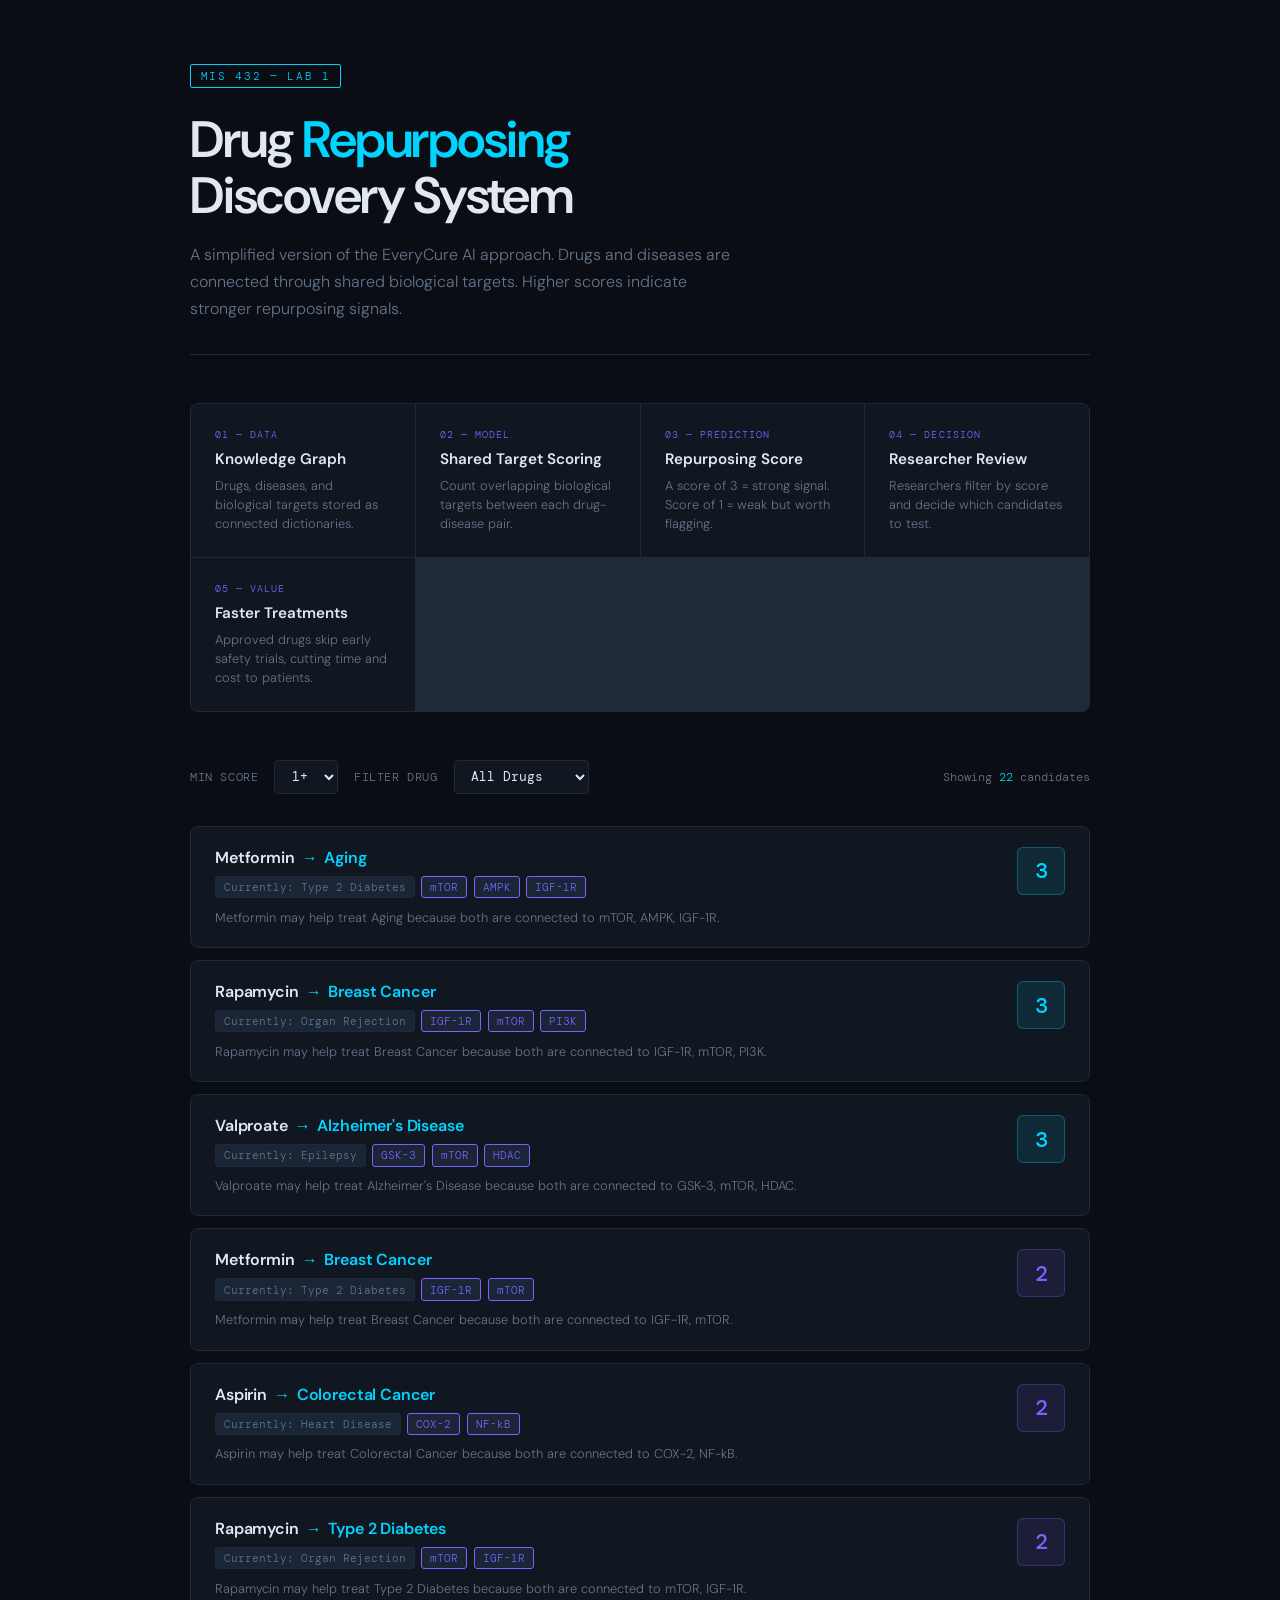
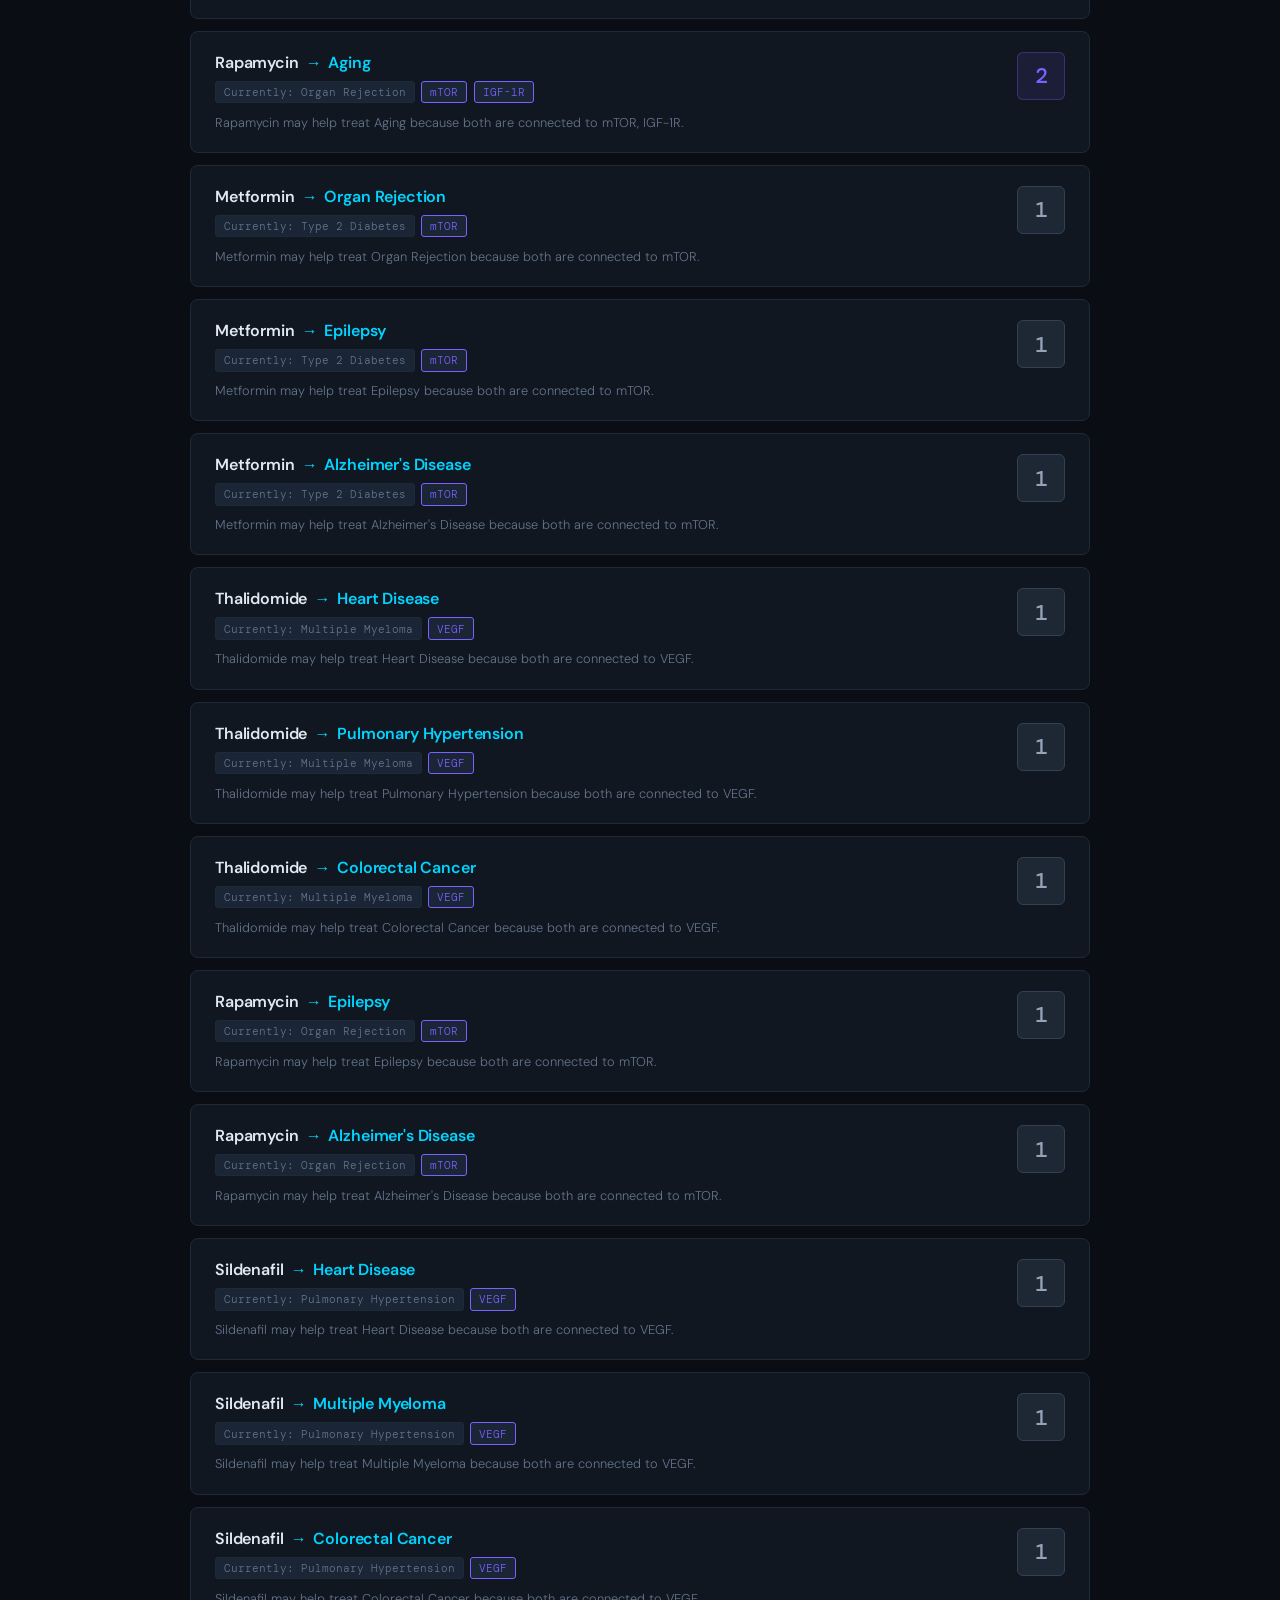
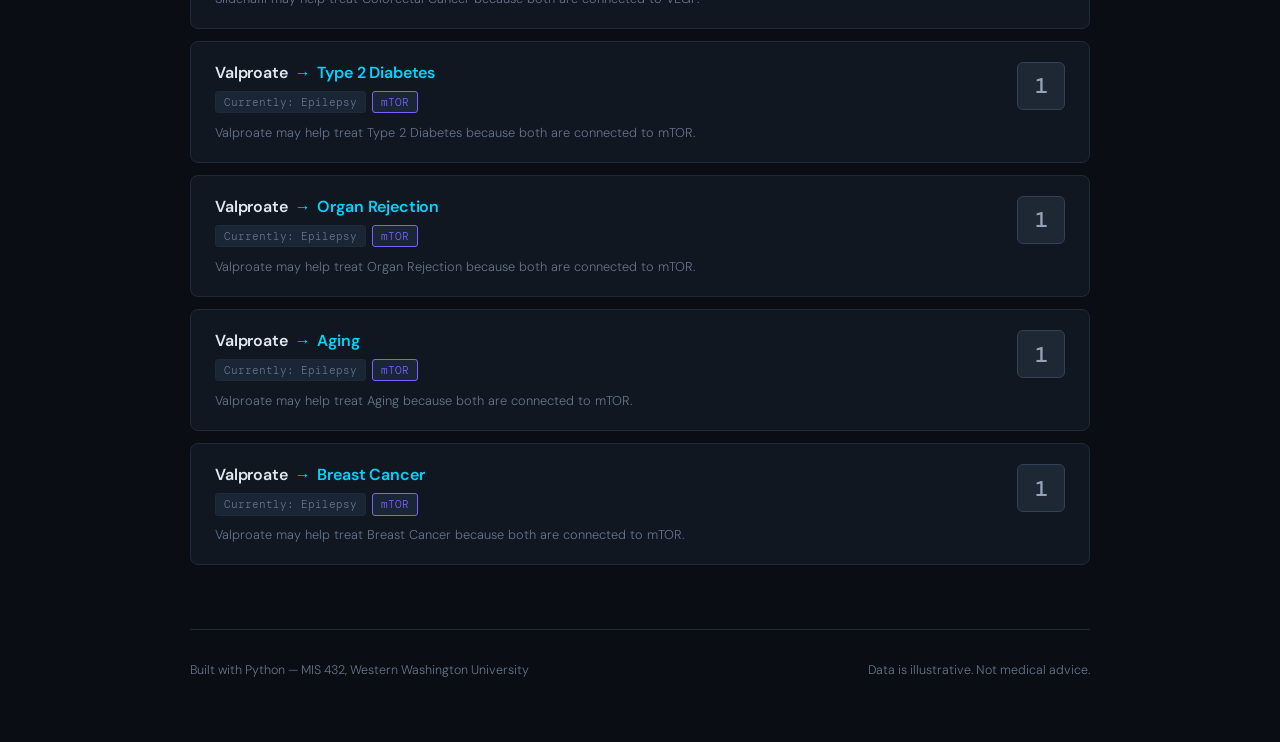
==== lab1/index.html @ e004e992 "Initial commit: add README and lab1 files Co-Authored-By: Claude Sonnet 4.6 <noreply@anthropic.com>" ====
<!DOCTYPE html>
<html lang="en">
<head>
  <meta charset="UTF-8" />
  <meta name="viewport" content="width=device-width, initial-scale=1.0" />
  <title>Drug Repurposing System</title>
  <link href="https://fonts.googleapis.com/css2?family=DM+Mono:wght@400;500&family=DM+Sans:wght@300;400;500;600&display=swap" rel="stylesheet" />
  <style>
    *, *::before, *::after { box-sizing: border-box; margin: 0; padding: 0; }

    :root {
      --bg:       #0a0e14;
      --surface:  #111720;
      --border:   #1e2a38;
      --accent:   #00d4ff;
      --accent2:  #7b61ff;
      --text:     #e2e8f0;
      --muted:    #64748b;
      --score3:   #00d4ff;
      --score2:   #7b61ff;
      --score1:   #334155;
    }

    body {
      background: var(--bg);
      color: var(--text);
      font-family: 'DM Sans', sans-serif;
      font-weight: 300;
      min-height: 100vh;
      padding: 0 1rem 4rem;
    }

    /* ── HEADER ── */
    header {
      max-width: 900px;
      margin: 0 auto;
      padding: 4rem 0 2rem;
      border-bottom: 1px solid var(--border);
    }

    .tag {
      display: inline-block;
      font-family: 'DM Mono', monospace;
      font-size: 0.7rem;
      letter-spacing: 0.15em;
      text-transform: uppercase;
      color: var(--accent);
      border: 1px solid var(--accent);
      padding: 0.25rem 0.6rem;
      border-radius: 2px;
      margin-bottom: 1.5rem;
    }

    h1 {
      font-size: clamp(2rem, 5vw, 3.2rem);
      font-weight: 600;
      line-height: 1.1;
      letter-spacing: -0.03em;
      margin-bottom: 1rem;
    }

    h1 span { color: var(--accent); }

    .subtitle {
      color: var(--muted);
      font-size: 1rem;
      max-width: 560px;
      line-height: 1.7;
    }

    /* ── LAYOUT ── */
    .container { max-width: 900px; margin: 0 auto; }

    /* ── EXPLAINER ── */
    .explainer {
      display: grid;
      grid-template-columns: repeat(auto-fit, minmax(200px, 1fr));
      gap: 1px;
      background: var(--border);
      border: 1px solid var(--border);
      border-radius: 8px;
      overflow: hidden;
      margin: 3rem 0;
    }

    .explainer-step {
      background: var(--surface);
      padding: 1.5rem;
    }

    .step-num {
      font-family: 'DM Mono', monospace;
      font-size: 0.65rem;
      color: var(--accent2);
      letter-spacing: 0.1em;
      text-transform: uppercase;
      margin-bottom: 0.5rem;
    }

    .step-title {
      font-size: 0.95rem;
      font-weight: 600;
      margin-bottom: 0.4rem;
    }

    .step-desc {
      font-size: 0.8rem;
      color: var(--muted);
      line-height: 1.5;
    }

    /* ── CONTROLS ── */
    .controls {
      display: flex;
      gap: 1rem;
      align-items: center;
      flex-wrap: wrap;
      margin-bottom: 2rem;
    }

    .controls label {
      font-family: 'DM Mono', monospace;
      font-size: 0.75rem;
      color: var(--muted);
      letter-spacing: 0.05em;
    }

    select, input[type="range"] {
      background: var(--surface);
      border: 1px solid var(--border);
      color: var(--text);
      font-family: 'DM Mono', monospace;
      font-size: 0.8rem;
      padding: 0.4rem 0.8rem;
      border-radius: 4px;
      cursor: pointer;
    }

    select:focus { outline: 1px solid var(--accent); }

    .count-badge {
      margin-left: auto;
      font-family: 'DM Mono', monospace;
      font-size: 0.75rem;
      color: var(--muted);
    }

    .count-badge span { color: var(--accent); }

    /* ── CARDS ── */
    #results { display: flex; flex-direction: column; gap: 0.75rem; }

    .card {
      background: var(--surface);
      border: 1px solid var(--border);
      border-radius: 8px;
      padding: 1.25rem 1.5rem;
      display: grid;
      grid-template-columns: 1fr auto;
      gap: 0.5rem 1rem;
      align-items: start;
      transition: border-color 0.15s;
    }

    .card:hover { border-color: var(--accent2); }

    .card-left { min-width: 0; }

    .drug-name {
      font-size: 1rem;
      font-weight: 600;
      letter-spacing: -0.01em;
    }

    .arrow {
      color: var(--accent);
      margin: 0 0.4rem;
      font-family: 'DM Mono', monospace;
    }

    .candidate-disease { color: var(--accent); }

    .card-meta {
      margin-top: 0.5rem;
      display: flex;
      flex-wrap: wrap;
      gap: 0.4rem;
    }

    .pill {
      font-family: 'DM Mono', monospace;
      font-size: 0.68rem;
      padding: 0.2rem 0.5rem;
      border-radius: 3px;
      background: #1a2535;
      color: var(--muted);
      border: 1px solid var(--border);
    }

    .pill.target { color: var(--accent2); border-color: var(--accent2); }

    .explanation {
      margin-top: 0.6rem;
      font-size: 0.8rem;
      color: var(--muted);
      line-height: 1.5;
    }

    /* ── SCORE BADGE ── */
    .score-badge {
      font-family: 'DM Mono', monospace;
      font-size: 1.4rem;
      font-weight: 500;
      width: 3rem;
      height: 3rem;
      border-radius: 6px;
      display: flex;
      align-items: center;
      justify-content: center;
      flex-shrink: 0;
    }

    .score-3 { background: rgba(0,212,255,0.1); color: var(--score3); border: 1px solid rgba(0,212,255,0.3); }
    .score-2 { background: rgba(123,97,255,0.1); color: var(--score2); border: 1px solid rgba(123,97,255,0.3); }
    .score-1 { background: rgba(51,65,85,0.4);   color: #94a3b8;       border: 1px solid var(--score1); }

    /* ── EMPTY STATE ── */
    .empty {
      text-align: center;
      padding: 3rem;
      color: var(--muted);
      font-family: 'DM Mono', monospace;
      font-size: 0.85rem;
    }

    /* ── FOOTER ── */
    footer {
      max-width: 900px;
      margin: 4rem auto 0;
      padding-top: 2rem;
      border-top: 1px solid var(--border);
      font-size: 0.78rem;
      color: var(--muted);
      display: flex;
      justify-content: space-between;
      flex-wrap: wrap;
      gap: 0.5rem;
    }

    footer a { color: var(--accent); text-decoration: none; }
  </style>
</head>
<body>

<header>
  <div class="tag">MIS 432 &mdash; Lab 1</div>
  <h1>Drug <span>Repurposing</span><br/>Discovery System</h1>
  <p class="subtitle">
    A simplified version of the EveryCure AI approach. Drugs and diseases are connected
    through shared biological targets. Higher scores indicate stronger repurposing signals.
  </p>
</header>

<div class="container">

  <!-- AI Factory explainer -->
  <div class="explainer">
    <div class="explainer-step">
      <div class="step-num">01 &mdash; Data</div>
      <div class="step-title">Knowledge Graph</div>
      <div class="step-desc">Drugs, diseases, and biological targets stored as connected dictionaries.</div>
    </div>
    <div class="explainer-step">
      <div class="step-num">02 &mdash; Model</div>
      <div class="step-title">Shared Target Scoring</div>
      <div class="step-desc">Count overlapping biological targets between each drug-disease pair.</div>
    </div>
    <div class="explainer-step">
      <div class="step-num">03 &mdash; Prediction</div>
      <div class="step-title">Repurposing Score</div>
      <div class="step-desc">A score of 3 = strong signal. Score of 1 = weak but worth flagging.</div>
    </div>
    <div class="explainer-step">
      <div class="step-num">04 &mdash; Decision</div>
      <div class="step-title">Researcher Review</div>
      <div class="step-desc">Researchers filter by score and decide which candidates to test.</div>
    </div>
    <div class="explainer-step">
      <div class="step-num">05 &mdash; Value</div>
      <div class="step-title">Faster Treatments</div>
      <div class="step-desc">Approved drugs skip early safety trials, cutting time and cost to patients.</div>
    </div>
  </div>

  <!-- Controls -->
  <div class="controls">
    <label>MIN SCORE</label>
    <select id="minScore">
      <option value="1">1+</option>
      <option value="2">2+</option>
      <option value="3">3</option>
    </select>
    <label>FILTER DRUG</label>
    <select id="filterDrug">
      <option value="all">All Drugs</option>
    </select>
    <div class="count-badge">Showing <span id="count">0</span> candidates</div>
  </div>

  <div id="results"></div>

</div>

<footer>
  <span>Built with Python &mdash; MIS 432, Western Washington University</span>
  <span>Data is illustrative. Not medical advice.</span>
</footer>

<script>
  // ── DATA ──────────────────────────────────────────────────────────────────
  const drugIndications = {
    "Metformin":   "Type 2 Diabetes",
    "Aspirin":     "Heart Disease",
    "Thalidomide": "Multiple Myeloma",
    "Rapamycin":   "Organ Rejection",
    "Sildenafil":  "Pulmonary Hypertension",
    "Valproate":   "Epilepsy",
  };

  const drugTargets = {
    "Metformin":   ["AMPK","mTOR","IGF-1R"],
    "Aspirin":     ["COX-1","COX-2","NF-kB"],
    "Thalidomide": ["TNF-alpha","VEGF","IL-6"],
    "Rapamycin":   ["mTOR","PI3K","IGF-1R"],
    "Sildenafil":  ["PDE5","cGMP","VEGF"],
    "Valproate":   ["HDAC","GSK-3","mTOR"],
  };

  const diseaseTargets = {
    "Type 2 Diabetes":        ["AMPK","mTOR","IGF-1R"],
    "Heart Disease":          ["COX-1","COX-2","VEGF"],
    "Multiple Myeloma":       ["TNF-alpha","VEGF","IL-6"],
    "Organ Rejection":        ["mTOR","PI3K"],
    "Pulmonary Hypertension": ["PDE5","cGMP","VEGF"],
    "Epilepsy":               ["HDAC","GSK-3","mTOR"],
    "Colorectal Cancer":      ["COX-2","NF-kB","VEGF"],
    "Alzheimer's Disease":    ["GSK-3","mTOR","HDAC"],
    "Aging":                  ["mTOR","AMPK","IGF-1R"],
    "Breast Cancer":          ["IGF-1R","mTOR","PI3K"],
  };

  // ── MODEL ────────────────────────────────────────────────────────────────
  function findCandidates(minScore, filterDrug) {
    const results = [];
    for (const [drug, currentDisease] of Object.entries(drugIndications)) {
      if (filterDrug !== "all" && drug !== filterDrug) continue;
      const dTargets = new Set(drugTargets[drug]);
      for (const [disease, diseaseT] of Object.entries(diseaseTargets)) {
        if (disease === currentDisease) continue;
        const shared = diseaseT.filter(t => dTargets.has(t));
        if (shared.length >= minScore) {
          results.push({ drug, currentDisease, disease, shared, score: shared.length });
        }
      }
    }
    results.sort((a, b) => b.score - a.score);
    return results;
  }

  // ── RENDER ────────────────────────────────────────────────────────────────
  function scoreClass(s) { return s >= 3 ? "score-3" : s === 2 ? "score-2" : "score-1"; }

  function render() {
    const minScore  = parseInt(document.getElementById("minScore").value);
    const filterDrug = document.getElementById("filterDrug").value;
    const candidates = findCandidates(minScore, filterDrug);
    const container = document.getElementById("results");
    document.getElementById("count").textContent = candidates.length;

    if (!candidates.length) {
      container.innerHTML = '<div class="empty">No candidates match current filters.</div>';
      return;
    }

    container.innerHTML = candidates.map(r => `
      <div class="card">
        <div class="card-left">
          <div class="drug-name">
            ${r.drug}
            <span class="arrow">→</span>
            <span class="candidate-disease">${r.disease}</span>
          </div>
          <div class="card-meta">
            <span class="pill">Currently: ${r.currentDisease}</span>
            ${r.shared.map(t => `<span class="pill target">${t}</span>`).join("")}
          </div>
          <div class="explanation">
            ${r.drug} may help treat ${r.disease} because both are connected
            to ${r.shared.join(", ")}.
          </div>
        </div>
        <div class="score-badge ${scoreClass(r.score)}">${r.score}</div>
      </div>
    `).join("");
  }

  // ── INIT ──────────────────────────────────────────────────────────────────
  const drugSelect = document.getElementById("filterDrug");
  Object.keys(drugIndications).forEach(drug => {
    const opt = document.createElement("option");
    opt.value = drug; opt.textContent = drug;
    drugSelect.appendChild(opt);
  });

  document.getElementById("minScore").addEventListener("change", render);
  drugSelect.addEventListener("change", render);
  render();
</script>
</body>
</html>
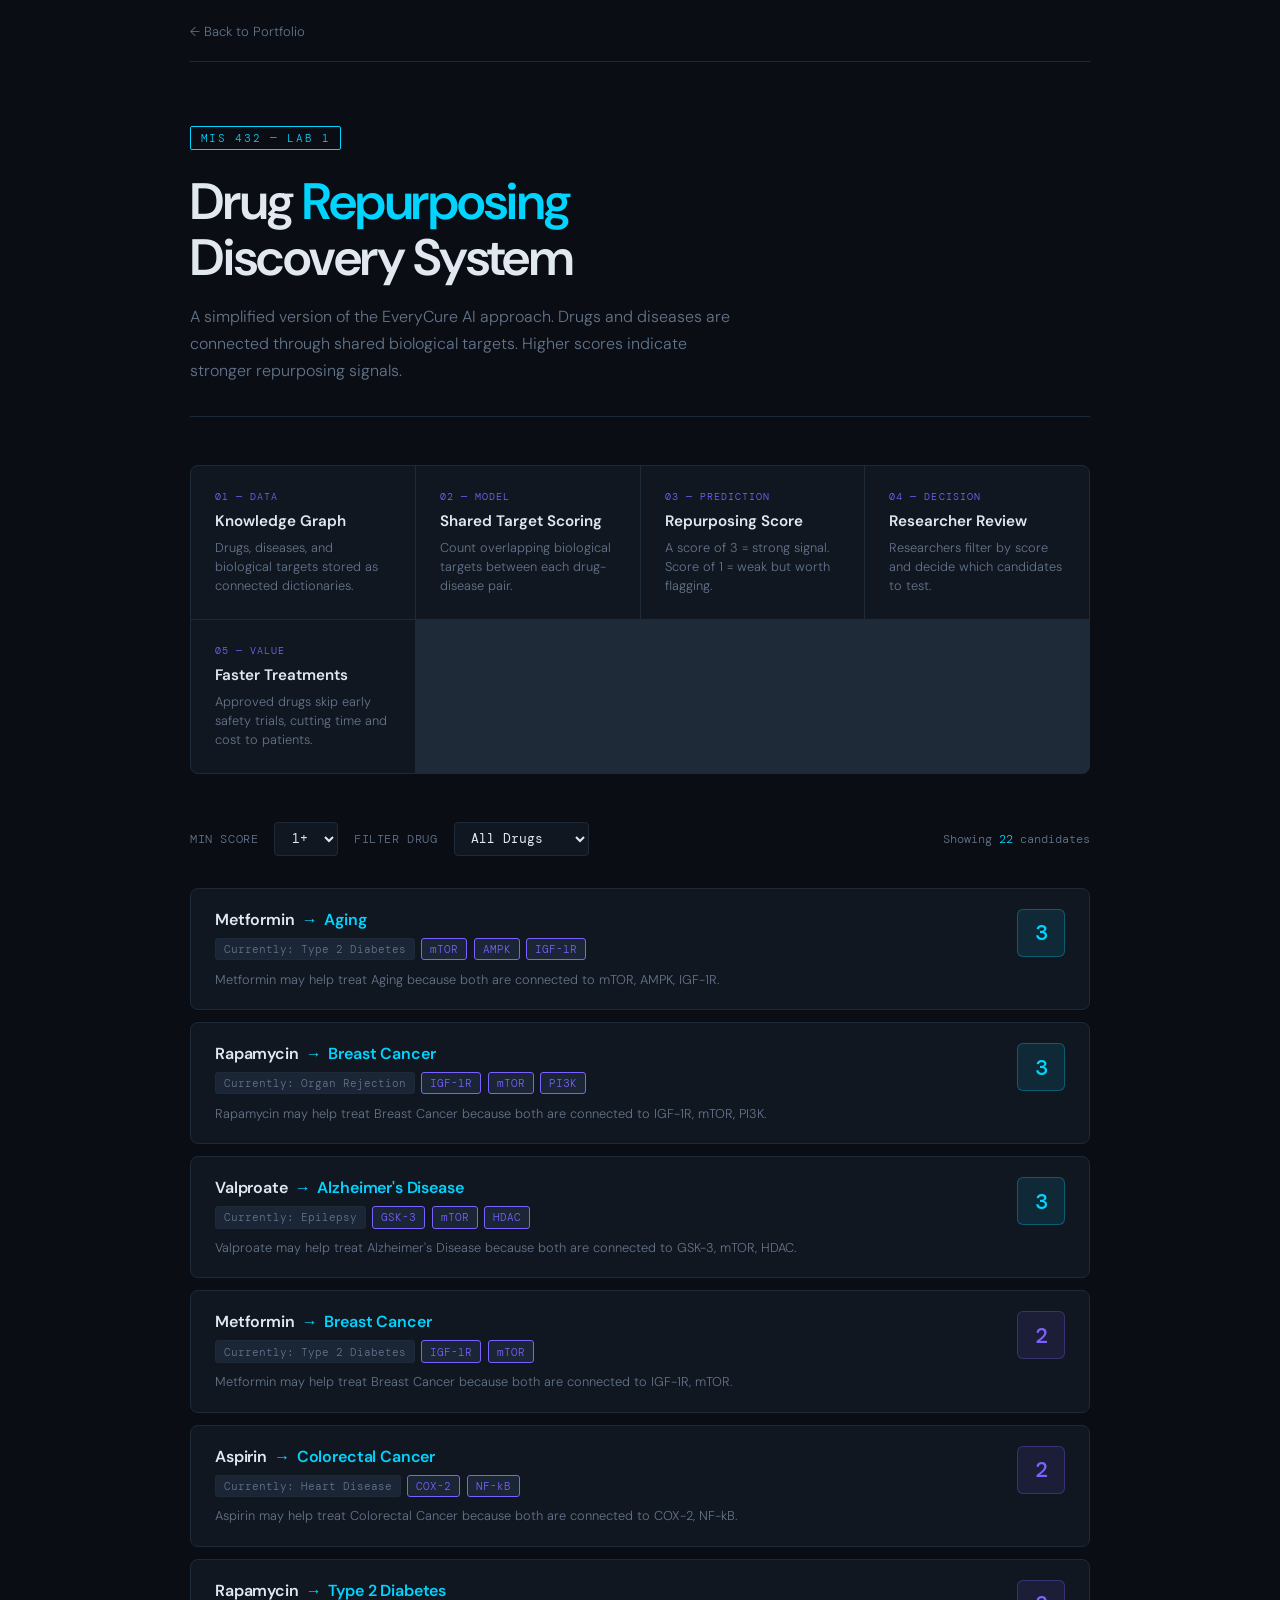
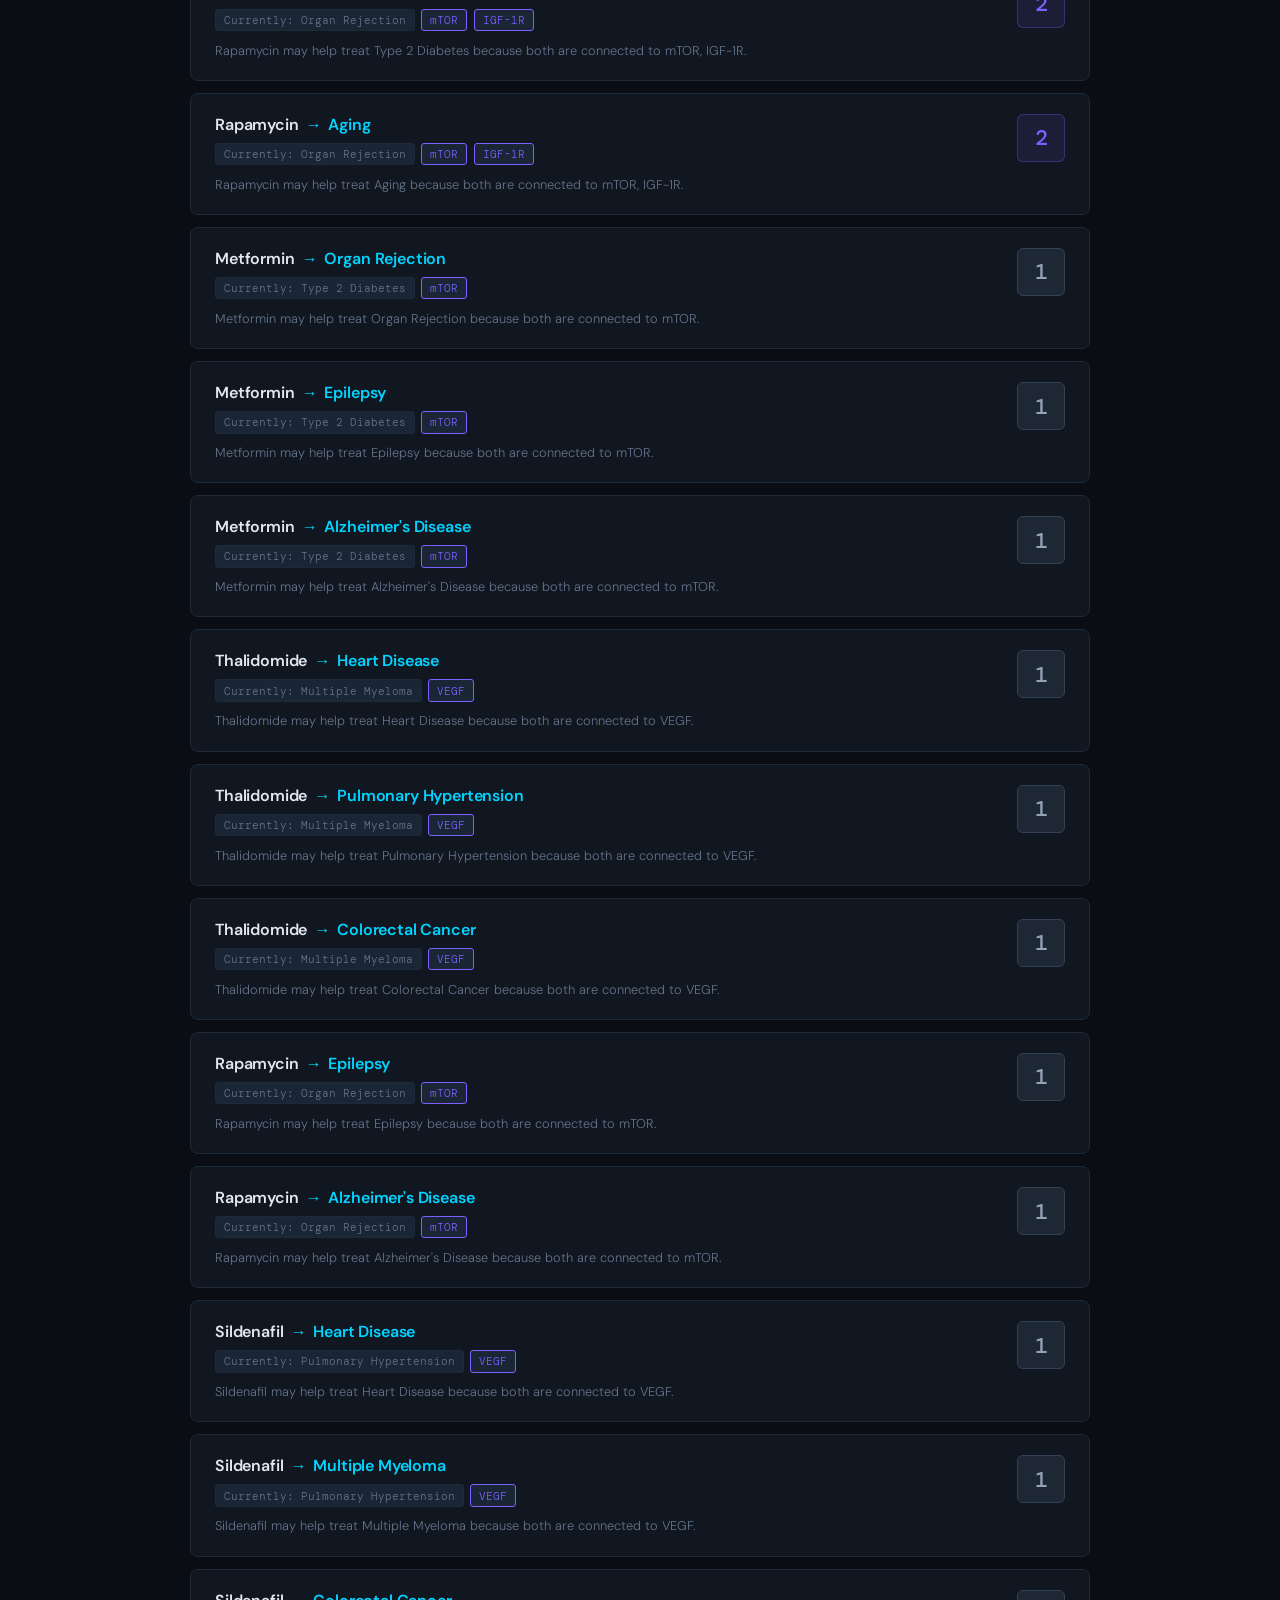
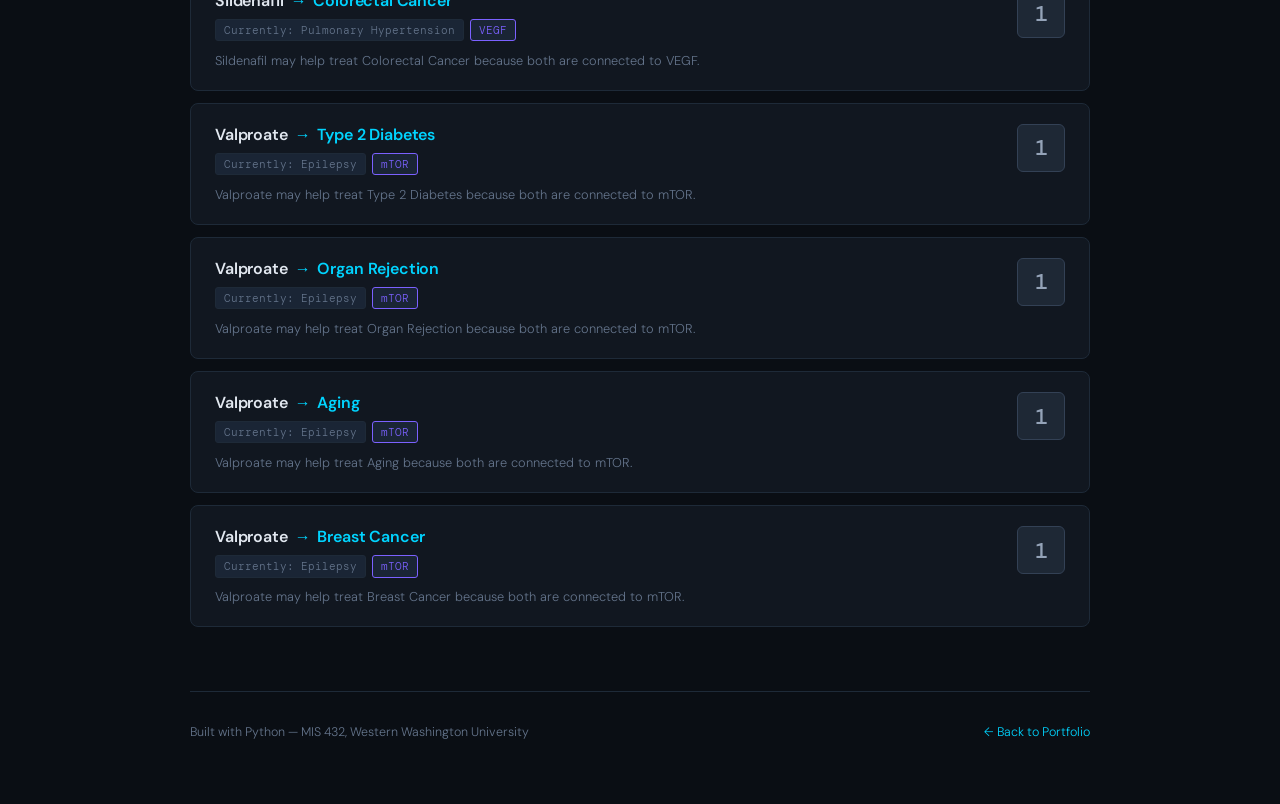
==== commit 3d8e815c: "Refactor repo into course portfolio for MIS 432 - New homepage (index.html): clean card-based portfo" ====
--- a/lab1/index.html
+++ b/lab1/index.html
@@ -3,8 +3,8 @@
 <head>
   <meta charset="UTF-8" />
   <meta name="viewport" content="width=device-width, initial-scale=1.0" />
-  <title>Drug Repurposing System</title>
-  <link href="https://fonts.googleapis.com/css2?family=DM+Mono:wght@400;500&family=DM+Sans:wght@300;400;500;600&display=swap" rel="stylesheet" />
+  <title>Lab 1: Drug Repurposing — MIS 432</title>
+  <link href="https://fonts.googleapis.com/css2?family=DM+Mono:wght@400;500&family=DM+Sans:opsz,wght@9..40,300;9..40,400;9..40,500;9..40,600&display=swap" rel="stylesheet" />
   <style>
     *, *::before, *::after { box-sizing: border-box; margin: 0; padding: 0; }
 
@@ -30,6 +30,26 @@
       padding: 0 1rem 4rem;
     }
 
+    /* ── BACK NAV ── */
+    .back-nav {
+      max-width: 900px;
+      margin: 0 auto;
+      padding: 1.25rem 0;
+      border-bottom: 1px solid var(--border);
+    }
+
+    .back-nav a {
+      font-size: 0.82rem;
+      color: var(--muted);
+      text-decoration: none;
+      display: inline-flex;
+      align-items: center;
+      gap: 0.3rem;
+      transition: color 0.15s;
+    }
+
+    .back-nav a:hover { color: var(--accent); }
+
     /* ── HEADER ── */
     header {
       max-width: 900px;
@@ -248,9 +268,14 @@
     }
 
     footer a { color: var(--accent); text-decoration: none; }
+    footer a:hover { text-decoration: underline; }
   </style>
 </head>
 <body>
+
+<div class="back-nav">
+  <a href="../index.html">&larr; Back to Portfolio</a>
+</div>
 
 <header>
   <div class="tag">MIS 432 &mdash; Lab 1</div>
@@ -313,7 +338,7 @@
 
 <footer>
   <span>Built with Python &mdash; MIS 432, Western Washington University</span>
-  <span>Data is illustrative. Not medical advice.</span>
+  <a href="../index.html">&larr; Back to Portfolio</a>
 </footer>
 
 <script>
@@ -387,7 +412,7 @@
         <div class="card-left">
           <div class="drug-name">
             ${r.drug}
-            <span class="arrow">→</span>
+            <span class="arrow">&#8594;</span>
             <span class="candidate-disease">${r.disease}</span>
           </div>
           <div class="card-meta">
